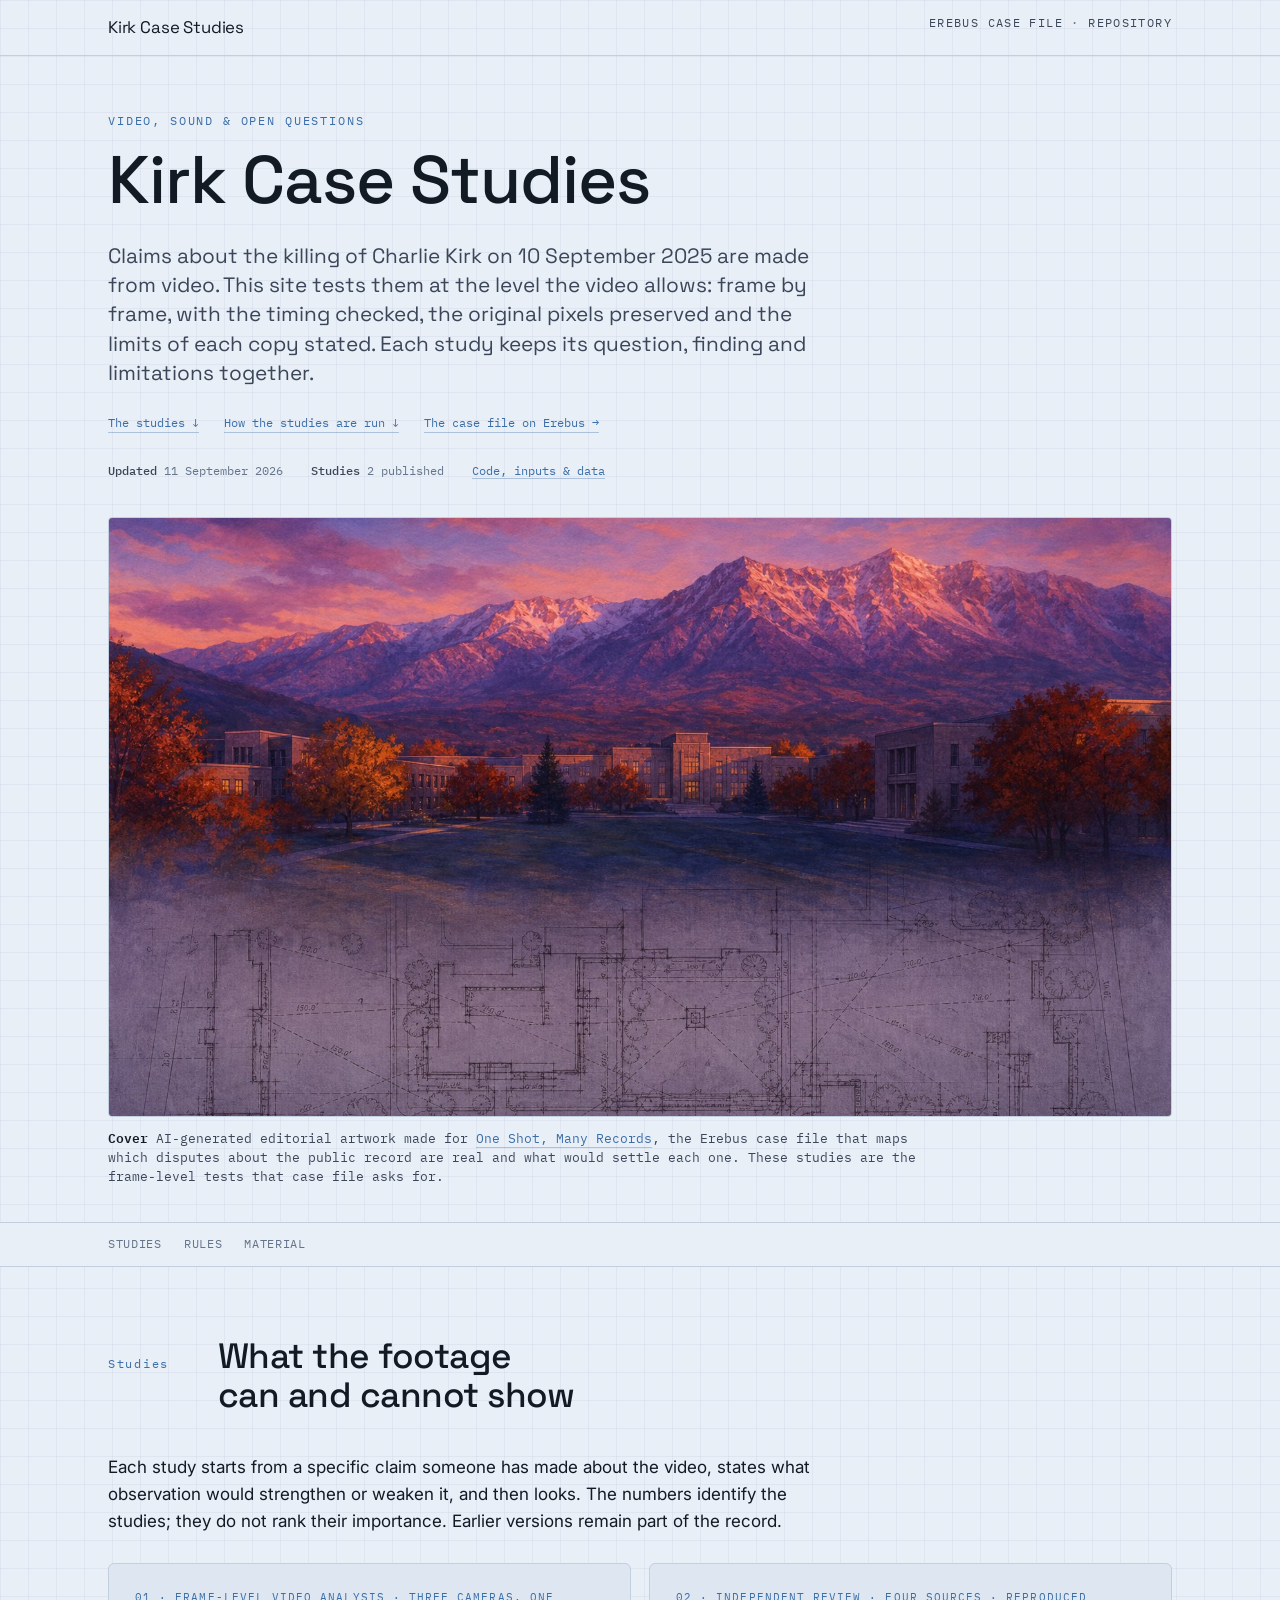
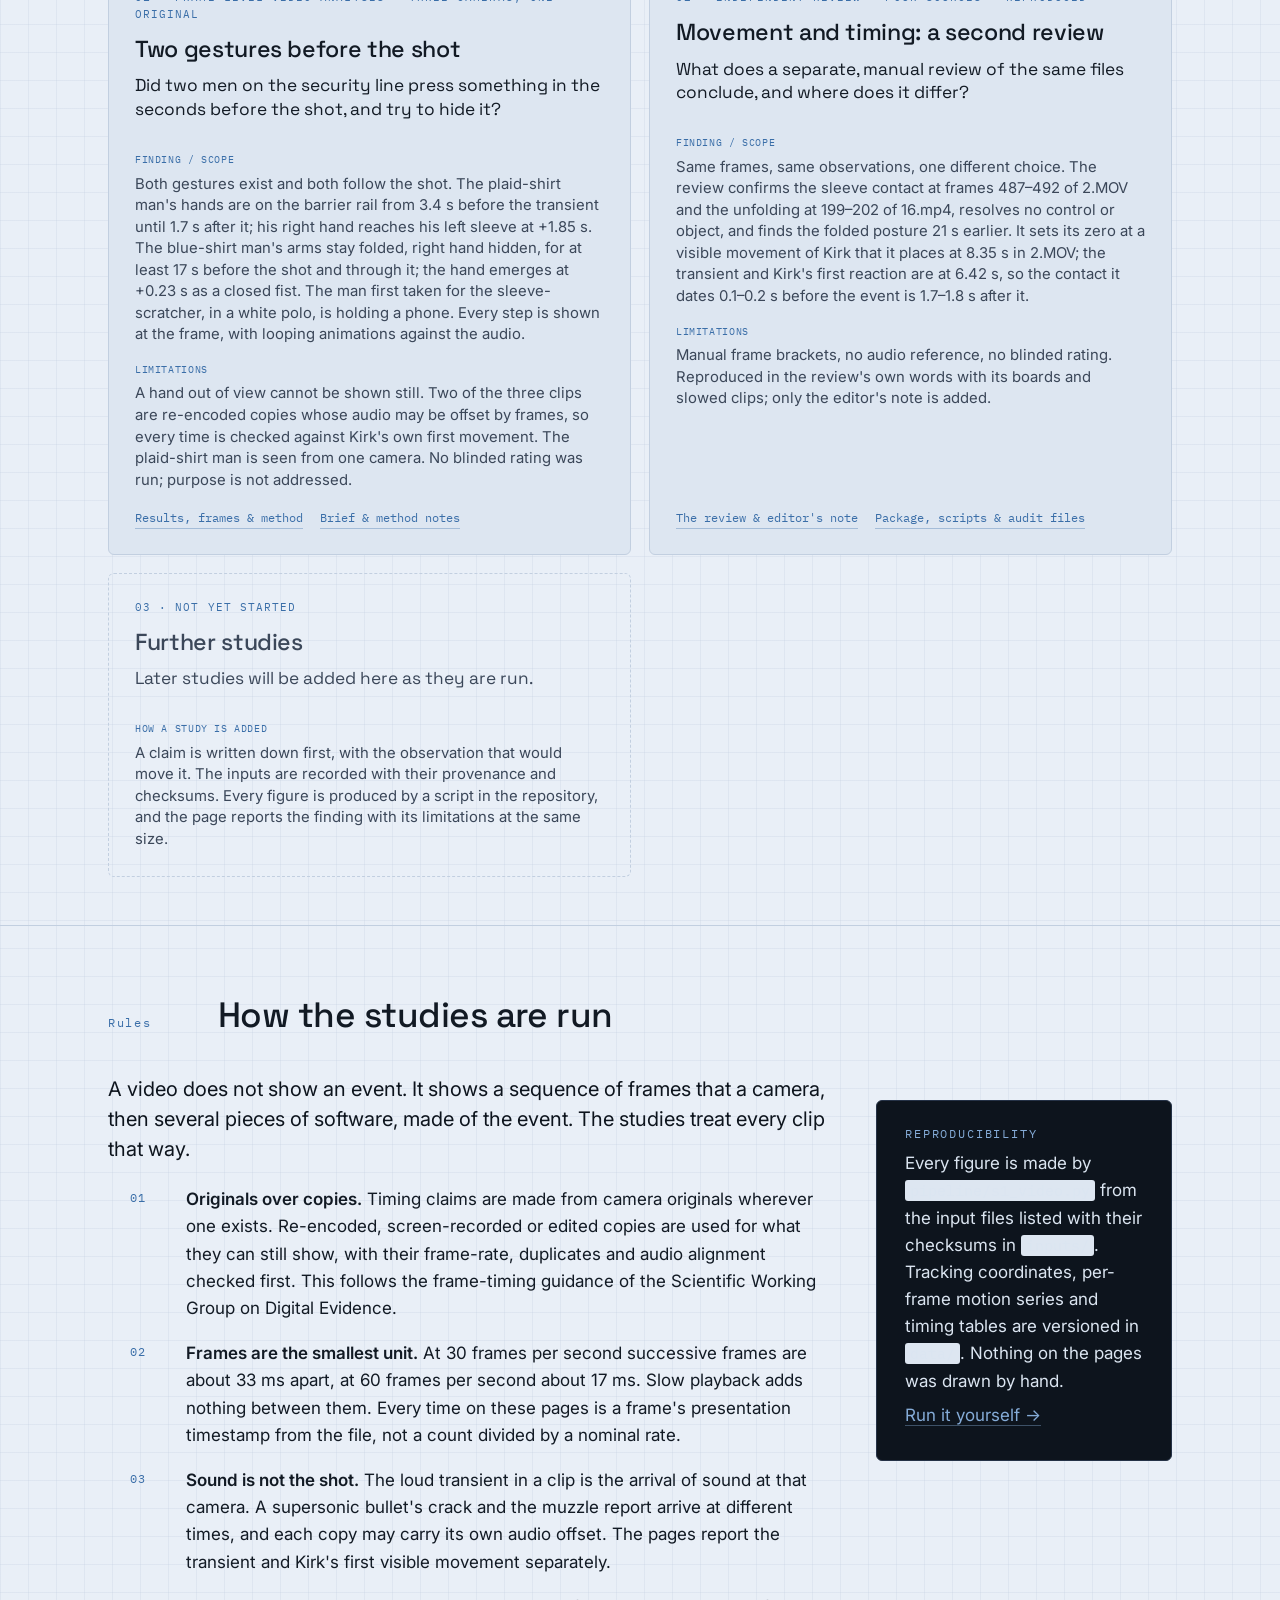
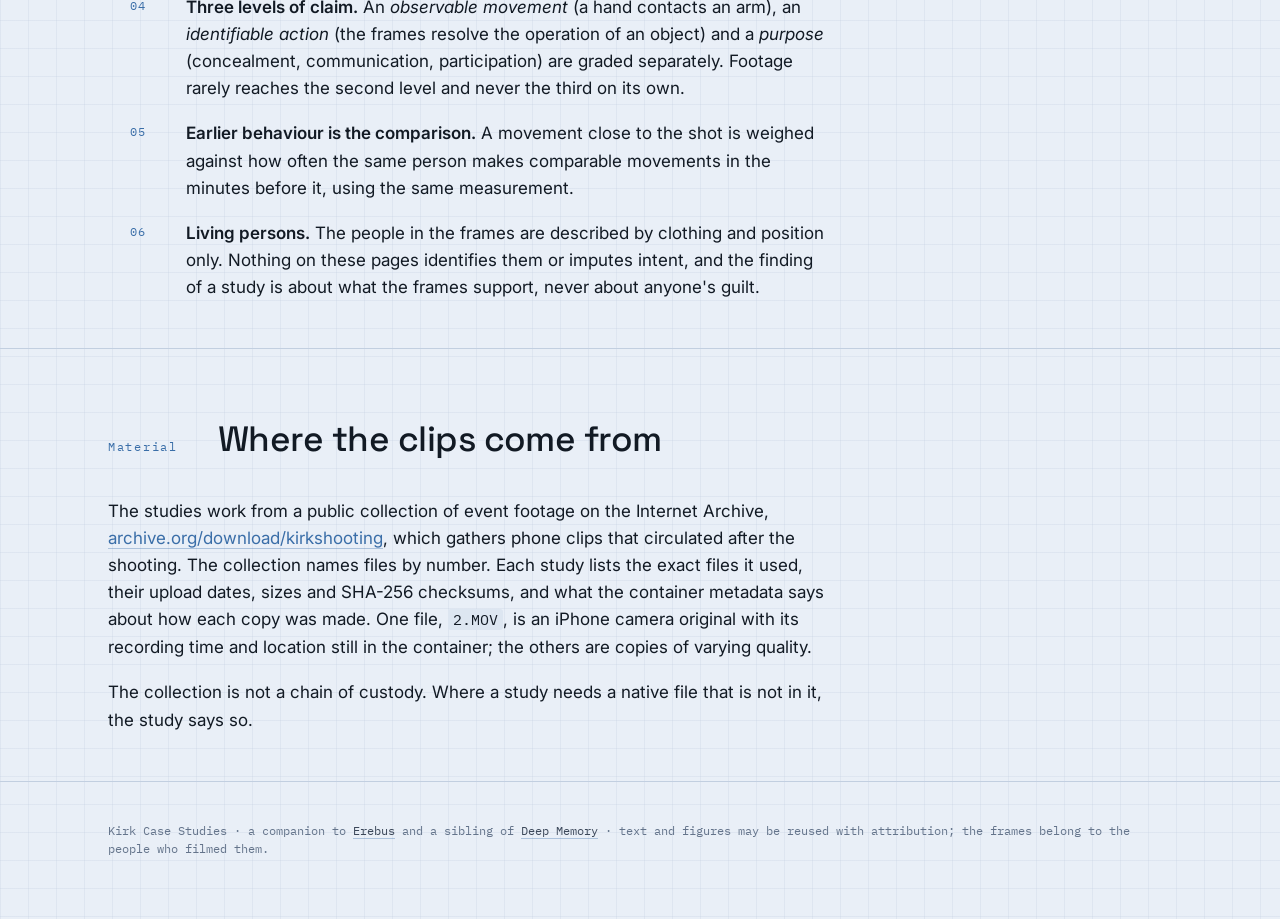
==== docs/index.html @ 4259ad57 "Kirk Case Studies: study 01 (two gestures before the shot) and study 02 (independent review reproduc" ====
<!doctype html>
<html lang="en">
<head>
<meta charset="utf-8">
<meta name="viewport" content="width=device-width, initial-scale=1">
<title>Kirk Case Studies</title>
<meta name="description" content="Frame-level tests of claims made about the killing of Charlie Kirk at Utah Valley University on 10 September 2025. Each study keeps its question, finding and limitations together and grades what the footage supports, never anyone's guilt.">
<link rel="preconnect" href="https://fonts.googleapis.com">
<link rel="preconnect" href="https://fonts.gstatic.com" crossorigin>
<link href="https://fonts.googleapis.com/css2?family=Space+Grotesk:wght@400;500;600&family=Inter:wght@400;500;600&family=IBM+Plex+Mono:wght@400;500&display=swap" rel="stylesheet">
<link rel="stylesheet" href="style.css">
<meta property="og:type" content="website">
<meta property="og:site_name" content="Kirk Case Studies">
<meta property="og:title" content="Kirk Case Studies">
<meta property="og:description" content="Frame-level tests of claims made about the killing of Charlie Kirk, with the evidence, findings and limitations of each kept in view.">
<meta property="og:url" content="https://ejhong.github.io/kirk/">
<meta property="og:image" content="https://ejhong.github.io/kirk/img/cover.jpg">
<meta property="og:image:width" content="1536">
<meta property="og:image:height" content="1024">
<meta name="twitter:card" content="summary_large_image">
</head>
<body>
<a class="skip-link" href="#main">Skip to content</a>
<div class="sitebar"><div class="wrap"><a class="brand" href="./">Kirk Case Studies</a><span><a href="https://ejhong.github.io/erebus/cases/kirk-assassination/">Erebus case file</a> · <a href="https://github.com/ejhong/kirk">Repository</a></span></div></div>
<header class="masthead"><div class="wrap">
  <div class="eyebrow">Video, sound &amp; open questions</div>
  <h1 style="margin-top:14px">Kirk Case Studies</h1>
  <p class="deck collection-deck">Claims about the killing of Charlie Kirk on 10 September 2025 are made from video. This site tests them at the level the video allows: frame by frame, with the timing checked, the original pixels preserved and the limits of each copy stated. Each study keeps its question, finding and limitations together.</p>
  <div class="reading-links"><a href="#investigations">The studies ↓</a><a href="#rules">How the studies are run ↓</a><a href="https://ejhong.github.io/erebus/cases/kirk-assassination/">The case file on Erebus →</a></div>
  <div class="meta"><span><b>Updated</b> 11 September 2026</span><span><b>Studies</b> 2 published</span><span><a href="https://github.com/ejhong/kirk">Code, inputs &amp; data</a></span></div>
  <figure class="hero-figure"><div class="frame"><img src="img/cover.jpg" alt="Gouache painting of a university campus in a broad Utah valley at dusk, autumn trees in russet and orange around low buildings, the Wasatch mountains glowing violet-rose with early snow behind; toward the bottom the painting dissolves into a faint hand-drawn plat of courtyard and building footprints in umber ink." width="1536" height="1024"></div><figcaption><b>Cover</b> AI-generated editorial artwork made for <a href="https://ejhong.github.io/erebus/cases/kirk-assassination/">One Shot, Many Records</a>, the Erebus case file that maps which disputes about the public record are real and what would settle each one. These studies are the frame-level tests that case file asks for.</figcaption></figure>
</div></header>
<nav class="toc" aria-label="On this page"><div class="wrap"><ol>
  <li><a href="#investigations">Studies</a></li><li><a href="#rules">Rules</a></li><li><a href="#material">Material</a></li>
</ol></div></nav>
<main id="main">
<section class="part" id="investigations"><div class="wrap">
  <div class="part-head"><div class="n">Studies</div><h2>What the footage can and cannot show</h2></div>
  <div class="prose"><p>Each study starts from a specific claim someone has made about the video, states what observation would strengthen or weaken it, and then looks. The numbers identify the studies; they do not rank their importance. Earlier versions remain part of the record.</p></div>
  <div class="collection-grid">
<article class="investigation" aria-labelledby="study-gestures">
  <div class="eyebrow">01 · Frame-level video analysis · three cameras, one original</div>
  <h3 id="study-gestures"><a href="s1/">Two gestures before the shot</a></h3>
  <p class="question">Did two men on the security line press something in the seconds before the shot, and try to hide it?</p>
  <dl><dt>Finding / scope</dt><dd>Both gestures exist and both follow the shot. The plaid-shirt man&#x27;s hands are on the barrier rail from 3.4 s before the transient until 1.7 s after it; his right hand reaches his left sleeve at +1.85 s. The blue-shirt man&#x27;s arms stay folded, right hand hidden, for at least 17 s before the shot and through it; the hand emerges at +0.23 s as a closed fist. The man first taken for the sleeve-scratcher, in a white polo, is holding a phone. Every step is shown at the frame, with looping animations against the audio.</dd><dt>Limitations</dt><dd>A hand out of view cannot be shown still. Two of the three clips are re-encoded copies whose audio may be offset by frames, so every time is checked against Kirk&#x27;s own first movement. The plaid-shirt man is seen from one camera. No blinded rating was run; purpose is not addressed.</dd></dl>
  <div class="versions"><a href="s1/">Results, frames &amp; method</a> <a href="https://github.com/ejhong/kirk/tree/main/research/s1">Brief &amp; method notes</a></div>
</article>
<article class="investigation" aria-labelledby="study-second">
  <div class="eyebrow">02 · Independent review · four sources · reproduced</div>
  <h3 id="study-second"><a href="s2/">Movement and timing: a second review</a></h3>
  <p class="question">What does a separate, manual review of the same files conclude, and where does it differ?</p>
  <dl><dt>Finding / scope</dt><dd>Same frames, same observations, one different choice. The review confirms the sleeve contact at frames 487–492 of 2.MOV and the unfolding at 199–202 of 16.mp4, resolves no control or object, and finds the folded posture 21 s earlier. It sets its zero at a visible movement of Kirk that it places at 8.35 s in 2.MOV; the transient and Kirk&#x27;s first reaction are at 6.42 s, so the contact it dates 0.1–0.2 s before the event is 1.7–1.8 s after it.</dd><dt>Limitations</dt><dd>Manual frame brackets, no audio reference, no blinded rating. Reproduced in the review&#x27;s own words with its boards and slowed clips; only the editor&#x27;s note is added.</dd></dl>
  <div class="versions"><a href="s2/">The review &amp; editor&#x27;s note</a> <a href="https://github.com/ejhong/kirk/tree/main/research/s2/astra-package">Package, scripts &amp; audit files</a></div>
</article>
<article class="investigation planned" aria-labelledby="study-next">
  <div class="eyebrow">03 · Not yet started</div>
  <h3 id="study-next">Further studies</h3>
  <p class="question">Later studies will be added here as they are run.</p>
  <dl><dt>How a study is added</dt><dd>A claim is written down first, with the observation that would move it. The inputs are recorded with their provenance and checksums. Every figure is produced by a script in the repository, and the page reports the finding with its limitations at the same size.</dd></dl>
</article>
  </div>
</div></section>

<section class="part" id="rules"><div class="wrap">
  <div class="part-head"><div class="n">Rules</div><h2>How the studies are run</h2></div>
  <div class="two">
  <div class="prose">
    <p class="lede">A video does not show an event. It shows a sequence of frames that a camera, then several pieces of software, made of the event. The studies treat every clip that way.</p>
    <ol class="steps">
      <li><b>Originals over copies.</b> Timing claims are made from camera originals wherever one exists. Re-encoded, screen-recorded or edited copies are used for what they can still show, with their frame-rate, duplicates and audio alignment checked first. This follows the frame-timing guidance of the Scientific Working Group on Digital Evidence.</li>
      <li><b>Frames are the smallest unit.</b> At 30 frames per second successive frames are about 33 ms apart, at 60 frames per second about 17 ms. Slow playback adds nothing between them. Every time on these pages is a frame&#x27;s presentation timestamp from the file, not a count divided by a nominal rate.</li>
      <li><b>Sound is not the shot.</b> The loud transient in a clip is the arrival of sound at that camera. A supersonic bullet&#x27;s crack and the muzzle report arrive at different times, and each copy may carry its own audio offset. The pages report the transient and Kirk&#x27;s first visible movement separately.</li>
      <li><b>Three levels of claim.</b> An <em>observable movement</em> (a hand contacts an arm), an <em>identifiable action</em> (the frames resolve the operation of an object) and a <em>purpose</em> (concealment, communication, participation) are graded separately. Footage rarely reaches the second level and never the third on its own.</li>
      <li><b>Earlier behaviour is the comparison.</b> A movement close to the shot is weighed against how often the same person makes comparable movements in the minutes before it, using the same measurement.</li>
      <li><b>Living persons.</b> The people in the frames are described by clothing and position only. Nothing on these pages identifies them or imputes intent, and the finding of a study is about what the frames support, never about anyone&#x27;s guilt.</li>
    </ol>
  </div>
  <aside>
    <div class="dossier">
      <div class="eyebrow">Reproducibility</div>
      <p>Every figure is made by <code>pipeline/s1_video.py</code> from the input files listed with their checksums in <code>inputs/</code>. Tracking coordinates, per-frame motion series and timing tables are versioned in <code>data/</code>. Nothing on the pages was drawn by hand.</p>
      <p><a href="https://github.com/ejhong/kirk#readme">Run it yourself →</a></p>
    </div>
  </aside>
  </div>
</div></section>

<section class="part" id="material"><div class="wrap">
  <div class="part-head"><div class="n">Material</div><h2>Where the clips come from</h2></div>
  <div class="prose">
    <p>The studies work from a public collection of event footage on the Internet Archive, <a href="https://archive.org/download/kirkshooting">archive.org/download/kirkshooting</a>, which gathers phone clips that circulated after the shooting. The collection names files by number. Each study lists the exact files it used, their upload dates, sizes and SHA-256 checksums, and what the container metadata says about how each copy was made. One file, <code>2.MOV</code>, is an iPhone camera original with its recording time and location still in the container; the others are copies of varying quality.</p>
    <p>The collection is not a chain of custody. Where a study needs a native file that is not in it, the study says so.</p>
  </div>
</div></section>
</main>
<footer><div class="wrap">Kirk Case Studies · a companion to <a href="https://ejhong.github.io/erebus/">Erebus</a> and a sibling of <a href="https://ejhong.github.io/birdmen/">Deep Memory</a> · text and figures may be reused with attribution; the frames belong to the people who filmed them.</div></footer>
</body>
</html>
---- docs/style.css ----
:root {
  /* Erebus cool palette (blue porcelain paper, instrument-panel dark) */
  --paper: #e9eff7;
  --paper-2: #dde6f1;
  --paper-3: #d2dcea;
  --rule: #c2cfe0;
  --ink: #121a24;
  --ink-2: #0d141d;
  --ink-soft: #3b4759;
  --faint: #64748b;
  --copper: #3a6ea8;
  --copper-soft: #85acd8;
  --rust: #5c64a0;
  --moss: #3e7d8a;
  --slate: #5d6672;
  --gold: #43757d;
  --dossier: #0d141d;
  --dossier-soft: #141d2a;
  --dossier-line: #253247;
  --dossier-text: #dbe5f1;
  --dossier-faint: #8093ab;
  --display: "Space Grotesk", "Avenir Next", "Helvetica Neue", sans-serif;
  --sans: "Inter", system-ui, -apple-system, "Segoe UI", sans-serif;
  --mono: "IBM Plex Mono", ui-monospace, "SF Mono", Menlo, monospace;
}
* { box-sizing: border-box; }
html { scroll-behavior: smooth; }
body {
  margin: 0; color: var(--ink);
  background-color: var(--paper);
  background-image:
    linear-gradient(to right, rgb(194 207 224 / 0.28) 1px, transparent 1px),
    linear-gradient(to bottom, rgb(194 207 224 / 0.28) 1px, transparent 1px);
  background-size: 28px 28px;
  font-family: var(--sans); font-size: 17px; line-height: 1.6;
  -webkit-font-smoothing: antialiased;
}
a { color: var(--copper); text-decoration: none; border-bottom: 1px solid rgba(58, 110, 168, .35); }
a:hover { border-bottom-color: var(--copper); }
img { max-width: 100%; height: auto; display: block; }
.wrap { max-width: 1120px; margin: 0 auto; padding: 0 28px; }
.prose { max-width: 720px; }
.prose p { margin: 0 0 1.1em; }
.prose p.lede { font-size: 1.18em; line-height: 1.5; color: var(--ink-2); }
.prose ul, .prose ol { padding-left: 1.3em; margin: 0 0 1.1em; }
.prose li { margin: .3em 0; }
h1, h2, h3 { font-family: var(--display); font-weight: 500; letter-spacing: -.015em; line-height: 1.1; margin: 0; }
h1 { font-size: clamp(2.4rem, 5.6vw, 4.2rem); max-width: 18ch; text-wrap: balance; }
h2 { font-size: clamp(1.6rem, 3vw, 2.2rem); margin: .3em 0 .6em; max-width: 26ch; text-wrap: balance; }
h3 { font-size: 1.2rem; margin: 1.6em 0 .5em; }
.mono, .eyebrow, .cap, figcaption, .num, .tag, table, .btn, .kicker { font-family: var(--mono); }
.eyebrow { font-size: .72rem; letter-spacing: .16em; text-transform: uppercase; color: var(--copper); }
.kicker { font-size: .78rem; color: var(--faint); letter-spacing: .04em; }
figcaption, .cap { font-size: .8rem; line-height: 1.5; color: var(--ink-soft); }
figcaption b, .cap b { color: var(--ink); font-weight: 600; }
.skip-link { position: absolute; left: 20px; top: -80px; z-index: 20; padding: 10px 16px; background: var(--paper); }
.skip-link:focus { top: 10px; }

/* header */
.sitebar { border-bottom: 1px solid var(--rule); font-family: var(--mono); font-size: .72rem; letter-spacing: .12em; text-transform: uppercase; color: var(--faint); }
.sitebar .wrap { display: flex; justify-content: space-between; gap: 20px; padding-top: 14px; padding-bottom: 14px; flex-wrap: wrap; }
.sitebar a { border: 0; color: var(--ink-soft); }
.sitebar a:hover { color: var(--copper); }
.sitebar .brand { font-family: var(--display); text-transform: none; letter-spacing: -.01em; font-size: 1.05rem; color: var(--ink); }
.masthead { padding: 56px 0 36px; border-bottom: 1px solid var(--rule); }
.masthead .deck { font-family: var(--display); font-size: 1.3rem; line-height: 1.4; max-width: 52ch; margin: 24px 0 0; color: var(--ink-soft); text-wrap: pretty; }
.masthead .meta { margin-top: 28px; display: flex; flex-wrap: wrap; gap: 8px 28px; font-family: var(--mono); font-size: .78rem; color: var(--faint); }
.masthead .meta b { color: var(--ink-soft); font-weight: 500; }
.reading-links { display: flex; flex-wrap: wrap; gap: 10px 25px; font-family: var(--mono); font-size: .76rem; margin-top: 25px; }
.hero-figure { margin: 36px 0 0; }
.hero-figure .frame { padding: 0; overflow: hidden; background: var(--dossier); }
.hero-figure img { width: 100%; aspect-ratio: 16 / 9; object-fit: cover; }
nav.toc { position: sticky; top: 0; z-index: 5; background: rgba(233, 239, 247, .92); backdrop-filter: blur(8px); border-bottom: 1px solid var(--rule); }
nav.toc ol { list-style: none; margin: 0; padding: 0; display: flex; gap: 22px; overflow-x: auto; font-family: var(--mono); font-size: .72rem; letter-spacing: .06em; text-transform: uppercase; }
nav.toc li { padding: 12px 0; white-space: nowrap; }
nav.toc a { color: var(--faint); border: 0; }
nav.toc a:hover { color: var(--copper); }

/* sections */
section.part { padding: 60px 0 28px; border-bottom: 1px solid var(--rule); }
.part-head { display: grid; grid-template-columns: 90px 1fr; gap: 20px; align-items: baseline; margin-bottom: 18px; }
.part-head .n { font-family: var(--mono); font-size: .78rem; color: var(--copper); letter-spacing: .14em; }
.two { display: grid; grid-template-columns: minmax(0, 720px) minmax(0, 1fr); gap: 48px; align-items: start; }
@media (max-width: 900px) { .two { grid-template-columns: 1fr; } .part-head { grid-template-columns: 1fr; gap: 6px; } }

/* callouts */
.verdict, .theory-box { background: var(--paper-2); border: 1px solid var(--rule); border-radius: 6px; padding: 24px 28px; margin: 26px 0; }
.verdict .eyebrow { margin-bottom: 8px; }
.verdict p { margin: .4em 0; font-size: 1.04rem; }
.verdict ol, .verdict ul { margin: .6em 0 0 1.2em; padding: 0; }
.verdict li { margin: .35em 0; }
.dossier { background: var(--dossier); color: var(--dossier-text); border: 1px solid var(--dossier-line); border-radius: 6px; padding: 24px 28px; margin: 26px 0; }
.dossier .eyebrow { color: var(--copper-soft); }
.dossier a { color: var(--copper-soft); border-bottom-color: rgba(133, 172, 216, .4); }
.dossier p { margin: .4em 0; }
.dossier b { color: #fff; font-weight: 600; }
.stats { display: grid; grid-template-columns: repeat(3, 1fr); gap: 14px; margin: 24px 0; }
@media (max-width: 700px) { .stats { grid-template-columns: 1fr; } }
.stat { background: var(--paper-2); border: 1px solid var(--rule); border-radius: 6px; padding: 16px 18px; }
.stat .num { font-size: 1.7rem; color: var(--ink-2); line-height: 1.1; }
.stat .num small { font-size: .95rem; color: var(--faint); }
.stat .lbl { font-family: var(--mono); font-size: .72rem; color: var(--faint); margin-top: 8px; line-height: 1.45; letter-spacing: .02em; }
.note { border-left: 3px solid var(--copper-soft); padding: 4px 0 4px 18px; color: var(--ink-soft); margin: 22px 0; }
.note.warn { border-left-color: var(--rust); }
.note p { margin: 0 0 .6em; }

/* figures */
figure { margin: 30px 0 38px; }
figure > figcaption { margin-top: 12px; max-width: 820px; }
.frame { background: #fff; border: 1px solid var(--rule); border-radius: 4px; padding: 10px; overflow-x: auto; }
.frame.dark { background: var(--dossier); border-color: var(--dossier-line); }
.frame.plain { background: transparent; border: 0; padding: 0; }
.strip .frame { padding: 6px; }
.strip img { width: 100%; }
.gal { display: grid; grid-template-columns: repeat(auto-fit, minmax(240px, 1fr)); gap: 14px; margin: 26px 0 16px; }
.gal figure { margin: 0; background: #fff; border: 1px solid var(--rule); border-radius: 6px; padding: 8px; min-width: 0; }
.gal .ph { display: flex; align-items: center; justify-content: center; overflow: hidden; background: var(--dossier); border-radius: 3px; }
.gal .ph img { width: 100%; object-fit: contain; }
.gal figcaption { margin-top: 0; padding: 10px 3px 3px; font-size: .74rem; }
.gal figcaption b { display: block; margin-bottom: 4px; }
.gal .when { color: var(--copper); }

/* tables */
table { border-collapse: collapse; width: 100%; font-size: .78rem; margin: 18px 0 26px; background: #fff; border: 1px solid var(--rule); }
th, td { text-align: left; padding: 8px 10px; border-bottom: 1px solid var(--rule); vertical-align: top; }
th { background: var(--paper-2); font-weight: 500; color: var(--ink-soft); letter-spacing: .04em; text-transform: uppercase; font-size: .68rem; }
td.num, th.num { text-align: right; font-variant-numeric: tabular-nums; }
.table-wrap { overflow-x: auto; }
.tag { display: inline-block; font-size: .64rem; letter-spacing: .06em; text-transform: uppercase; padding: 2px 7px; border-radius: 3px; border: 1px solid var(--rule); color: var(--faint); }
.tag.supported { border-color: var(--moss); color: var(--moss); }
.tag.unsupported { border-color: var(--rust); color: var(--rust); }
.tag.open { border-color: var(--copper); color: var(--copper); }

/* collection */
.collection-deck { max-width: 54ch !important; }
.collection-grid { display: grid; grid-template-columns: repeat(2, minmax(0, 1fr)); gap: 18px; margin: 28px 0 20px; }
@media (max-width: 760px) { .collection-grid { grid-template-columns: 1fr; } }
.investigation { background: var(--paper-2); border: 1px solid var(--rule); border-radius: 6px; padding: 25px 26px; display: flex; flex-direction: column; min-width: 0; }
.investigation.planned { background: transparent; border-style: dashed; color: var(--ink-soft); }
.investigation .eyebrow { font-size: .66rem; letter-spacing: .1em; margin-bottom: 14px; }
.investigation h3 { margin: 0 0 12px; font-size: 1.45rem; }
.investigation h3 a { color: var(--ink); border: 0; }
.investigation h3 a:hover { color: var(--copper); }
.investigation .question { font-family: var(--display); font-size: 1.08rem; line-height: 1.35; margin: 0 0 15px; }
.investigation dl { margin: 0; }
.investigation dt { font-family: var(--mono); text-transform: uppercase; letter-spacing: .06em; font-size: .64rem; color: var(--copper); margin: 16px 0 5px; }
.investigation dd { margin: 0; font-size: .93rem; line-height: 1.45; color: var(--ink-soft); }
.investigation .versions { padding-top: 18px; margin-top: auto; display: flex; flex-wrap: wrap; gap: 7px 17px; font-family: var(--mono); font-size: .72rem; }

/* steps & ledger */
.steps { counter-reset: step; list-style: none; padding: 0; margin: 20px 0; }
.steps li { position: relative; padding-left: 56px; margin: 0 0 18px; }
.steps li::before { counter-increment: step; content: counter(step, decimal-leading-zero); position: absolute; left: 0; top: .15em; font-family: var(--mono); font-size: .78rem; color: var(--copper); letter-spacing: .1em; }
.steps li b { font-weight: 600; }
.ledger { display: grid; grid-template-columns: 1fr; gap: 12px; margin: 22px 0; }
.ledger .row { display: grid; grid-template-columns: 150px 1fr; gap: 16px; background: #fff; border: 1px solid var(--rule); border-radius: 6px; padding: 14px 16px; font-size: .95rem; }
.ledger .row .k { font-family: var(--mono); font-size: .7rem; letter-spacing: .08em; text-transform: uppercase; color: var(--copper); padding-top: .25em; }
@media (max-width: 600px) { .ledger .row { grid-template-columns: 1fr; gap: 6px; } }
pre { font-family: var(--mono); font-size: .76rem; line-height: 1.55; background: var(--dossier); color: var(--dossier-text); border-radius: 6px; padding: 16px 18px; overflow-x: auto; }
code { font-family: var(--mono); font-size: .86em; background: var(--paper-2); padding: 1px 5px; border-radius: 3px; }
pre code { background: transparent; padding: 0; }
footer { padding: 40px 0 60px; font-family: var(--mono); font-size: .74rem; color: var(--faint); }
footer a { color: var(--ink-soft); }
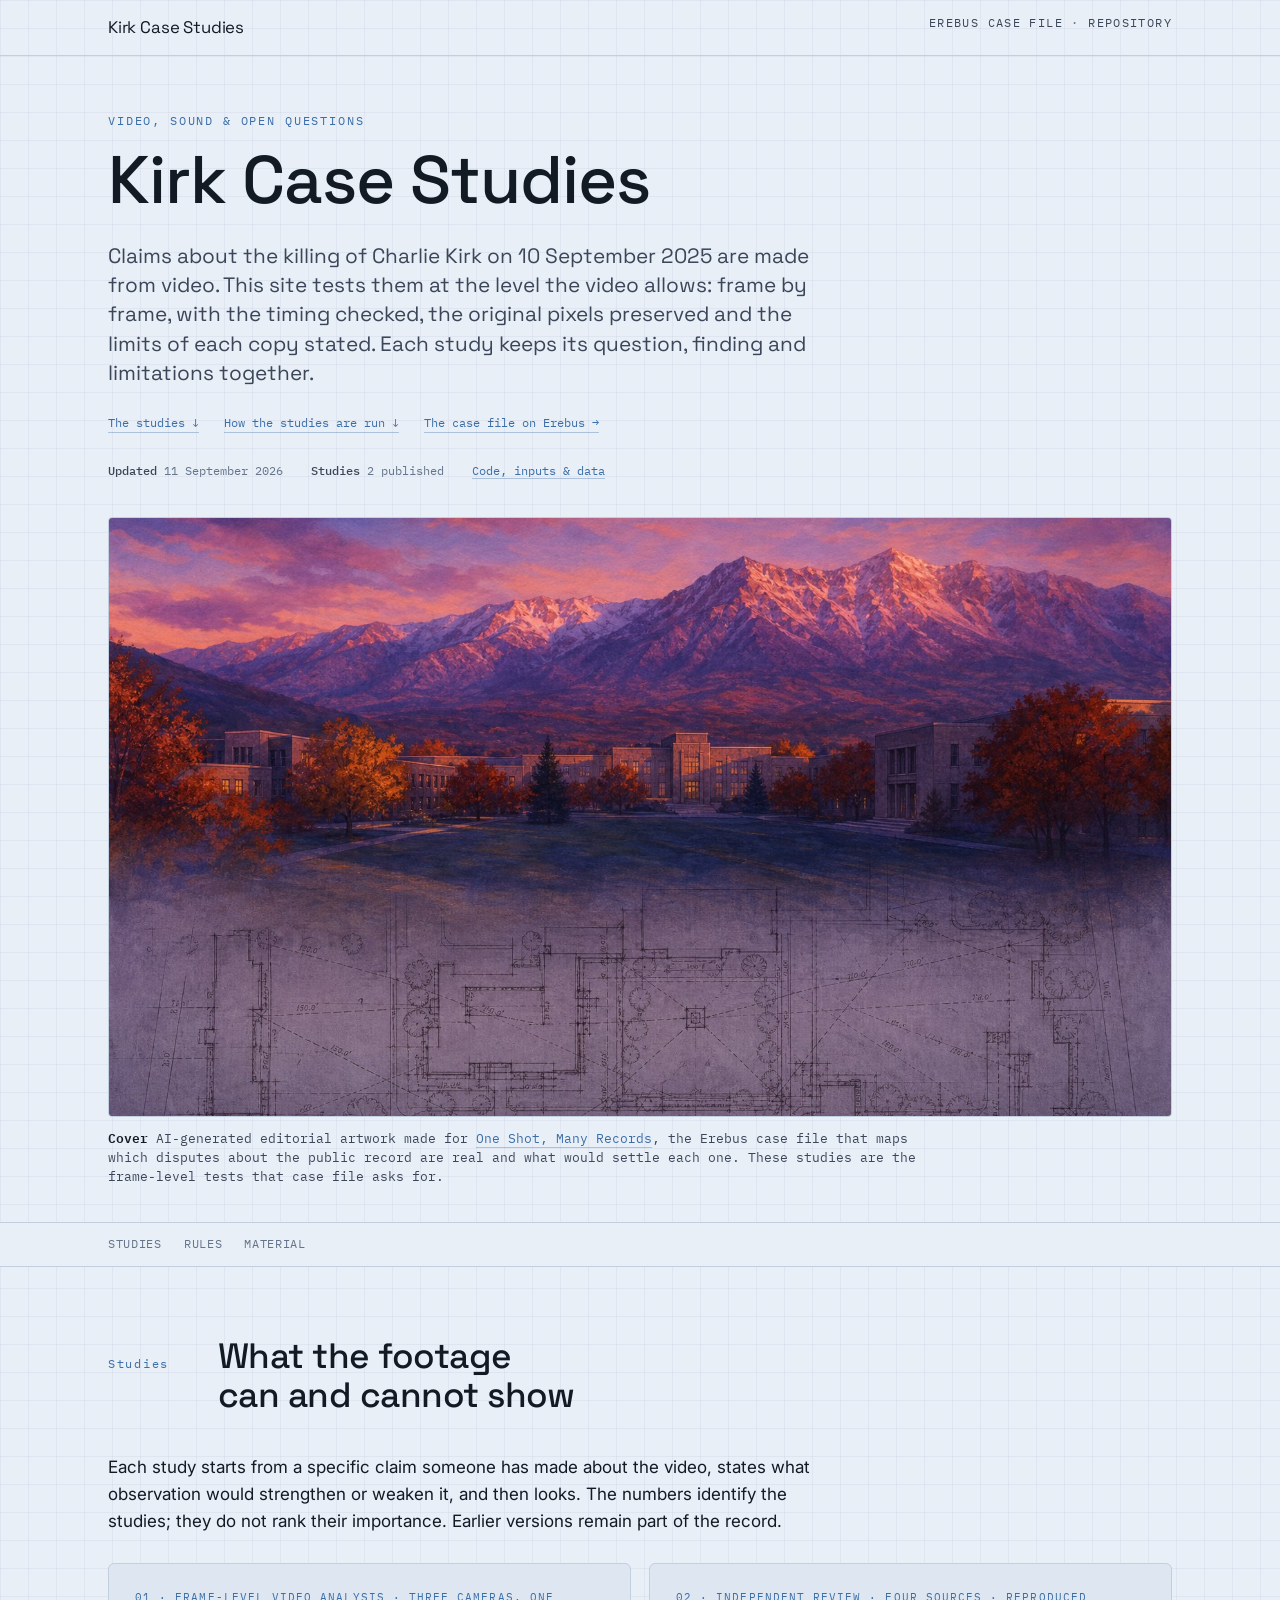
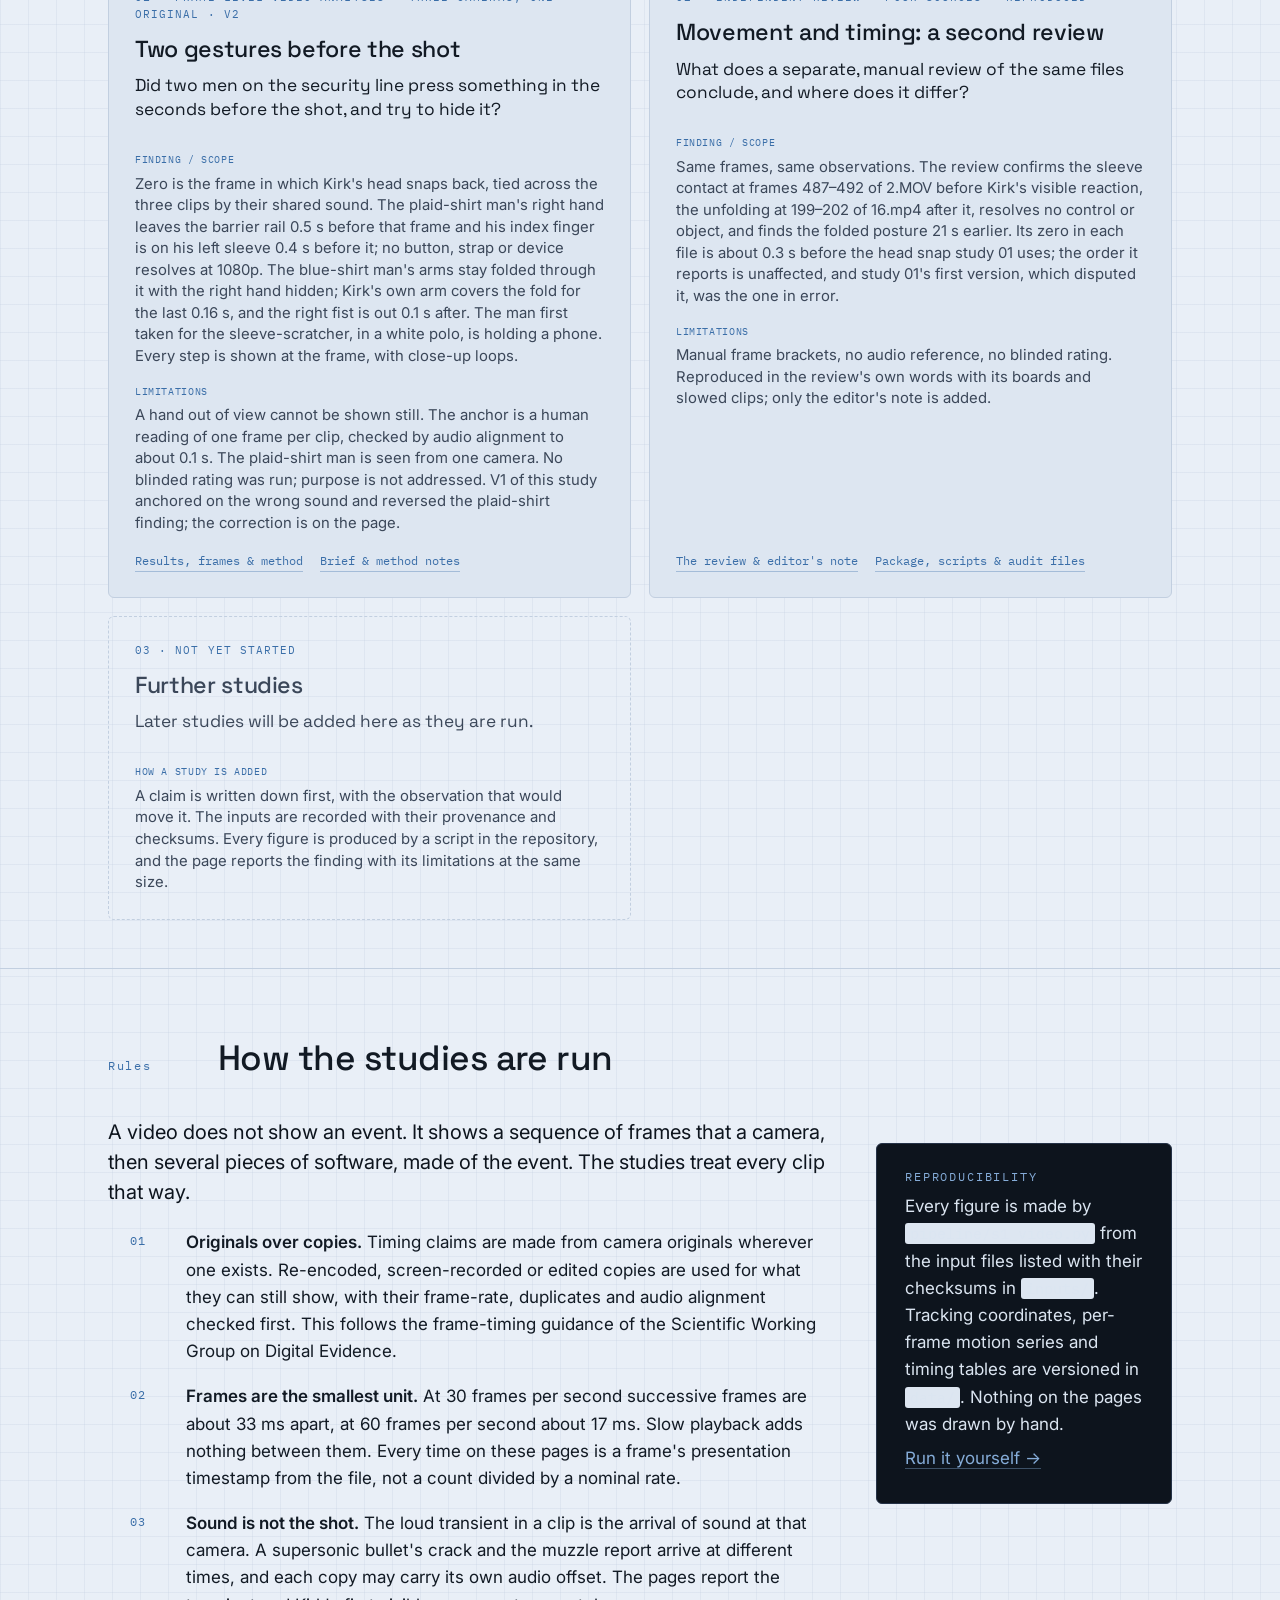
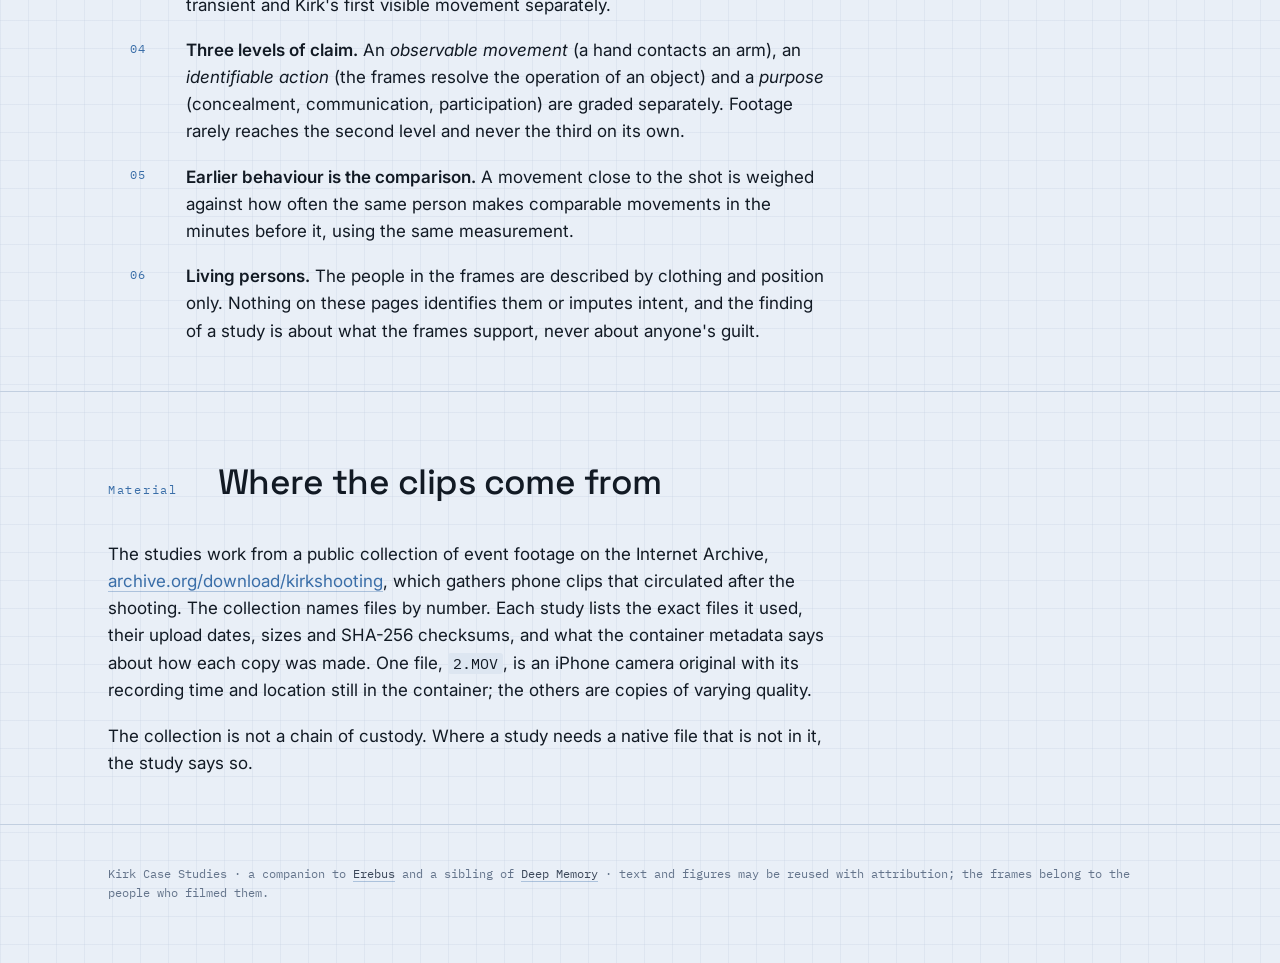
==== commit 3f1c5b0b: "Study 01 V2: anchor on Kirk's visible movement, not the loudest sound; plaid-shirt finding reversed " ====
--- a/docs/index.html
+++ b/docs/index.html
@@ -39,17 +39,17 @@
   <div class="prose"><p>Each study starts from a specific claim someone has made about the video, states what observation would strengthen or weaken it, and then looks. The numbers identify the studies; they do not rank their importance. Earlier versions remain part of the record.</p></div>
   <div class="collection-grid">
 <article class="investigation" aria-labelledby="study-gestures">
-  <div class="eyebrow">01 · Frame-level video analysis · three cameras, one original</div>
+  <div class="eyebrow">01 · Frame-level video analysis · three cameras, one original · V2</div>
   <h3 id="study-gestures"><a href="s1/">Two gestures before the shot</a></h3>
   <p class="question">Did two men on the security line press something in the seconds before the shot, and try to hide it?</p>
-  <dl><dt>Finding / scope</dt><dd>Both gestures exist and both follow the shot. The plaid-shirt man&#x27;s hands are on the barrier rail from 3.4 s before the transient until 1.7 s after it; his right hand reaches his left sleeve at +1.85 s. The blue-shirt man&#x27;s arms stay folded, right hand hidden, for at least 17 s before the shot and through it; the hand emerges at +0.23 s as a closed fist. The man first taken for the sleeve-scratcher, in a white polo, is holding a phone. Every step is shown at the frame, with looping animations against the audio.</dd><dt>Limitations</dt><dd>A hand out of view cannot be shown still. Two of the three clips are re-encoded copies whose audio may be offset by frames, so every time is checked against Kirk&#x27;s own first movement. The plaid-shirt man is seen from one camera. No blinded rating was run; purpose is not addressed.</dd></dl>
+  <dl><dt>Finding / scope</dt><dd>Zero is the frame in which Kirk&#x27;s head snaps back, tied across the three clips by their shared sound. The plaid-shirt man&#x27;s right hand leaves the barrier rail 0.5 s before that frame and his index finger is on his left sleeve 0.4 s before it; no button, strap or device resolves at 1080p. The blue-shirt man&#x27;s arms stay folded through it with the right hand hidden; Kirk&#x27;s own arm covers the fold for the last 0.16 s, and the right fist is out 0.1 s after. The man first taken for the sleeve-scratcher, in a white polo, is holding a phone. Every step is shown at the frame, with close-up loops.</dd><dt>Limitations</dt><dd>A hand out of view cannot be shown still. The anchor is a human reading of one frame per clip, checked by audio alignment to about 0.1 s. The plaid-shirt man is seen from one camera. No blinded rating was run; purpose is not addressed. V1 of this study anchored on the wrong sound and reversed the plaid-shirt finding; the correction is on the page.</dd></dl>
   <div class="versions"><a href="s1/">Results, frames &amp; method</a> <a href="https://github.com/ejhong/kirk/tree/main/research/s1">Brief &amp; method notes</a></div>
 </article>
 <article class="investigation" aria-labelledby="study-second">
   <div class="eyebrow">02 · Independent review · four sources · reproduced</div>
   <h3 id="study-second"><a href="s2/">Movement and timing: a second review</a></h3>
   <p class="question">What does a separate, manual review of the same files conclude, and where does it differ?</p>
-  <dl><dt>Finding / scope</dt><dd>Same frames, same observations, one different choice. The review confirms the sleeve contact at frames 487–492 of 2.MOV and the unfolding at 199–202 of 16.mp4, resolves no control or object, and finds the folded posture 21 s earlier. It sets its zero at a visible movement of Kirk that it places at 8.35 s in 2.MOV; the transient and Kirk&#x27;s first reaction are at 6.42 s, so the contact it dates 0.1–0.2 s before the event is 1.7–1.8 s after it.</dd><dt>Limitations</dt><dd>Manual frame brackets, no audio reference, no blinded rating. Reproduced in the review&#x27;s own words with its boards and slowed clips; only the editor&#x27;s note is added.</dd></dl>
+  <dl><dt>Finding / scope</dt><dd>Same frames, same observations. The review confirms the sleeve contact at frames 487–492 of 2.MOV before Kirk&#x27;s visible reaction, the unfolding at 199–202 of 16.mp4 after it, resolves no control or object, and finds the folded posture 21 s earlier. Its zero in each file is about 0.3 s before the head snap study 01 uses; the order it reports is unaffected, and study 01&#x27;s first version, which disputed it, was the one in error.</dd><dt>Limitations</dt><dd>Manual frame brackets, no audio reference, no blinded rating. Reproduced in the review&#x27;s own words with its boards and slowed clips; only the editor&#x27;s note is added.</dd></dl>
   <div class="versions"><a href="s2/">The review &amp; editor&#x27;s note</a> <a href="https://github.com/ejhong/kirk/tree/main/research/s2/astra-package">Package, scripts &amp; audit files</a></div>
 </article>
 <article class="investigation planned" aria-labelledby="study-next">
--- a/docs/style.css
+++ b/docs/style.css
@@ -112,6 +112,14 @@
 .frame.plain { background: transparent; border: 0; padding: 0; }
 .strip .frame { padding: 6px; }
 .strip img { width: 100%; }
+/* film strips: one row of frames at readable size, scrolled sideways */
+.film .frame { padding: 6px; overflow-x: auto; overscroll-behavior-x: contain; }
+.film .frame img { width: auto; max-width: none; height: 300px; display: block; }
+.film .frame.tall img { height: 420px; }
+.film .frame.short img { height: 220px; }
+.film figcaption::before { content: "scroll sideways \2192  "; color: var(--copper); font-family: var(--mono); font-size: .7rem; letter-spacing: .08em; text-transform: uppercase; }
+.anim .frame { padding: 6px; }
+.anim video { width: 100%; max-width: 720px; display: block; margin: 0 auto; }
 .gal { display: grid; grid-template-columns: repeat(auto-fit, minmax(240px, 1fr)); gap: 14px; margin: 26px 0 16px; }
 .gal figure { margin: 0; background: #fff; border: 1px solid var(--rule); border-radius: 6px; padding: 8px; min-width: 0; }
 .gal .ph { display: flex; align-items: center; justify-content: center; overflow: hidden; background: var(--dossier); border-radius: 3px; }
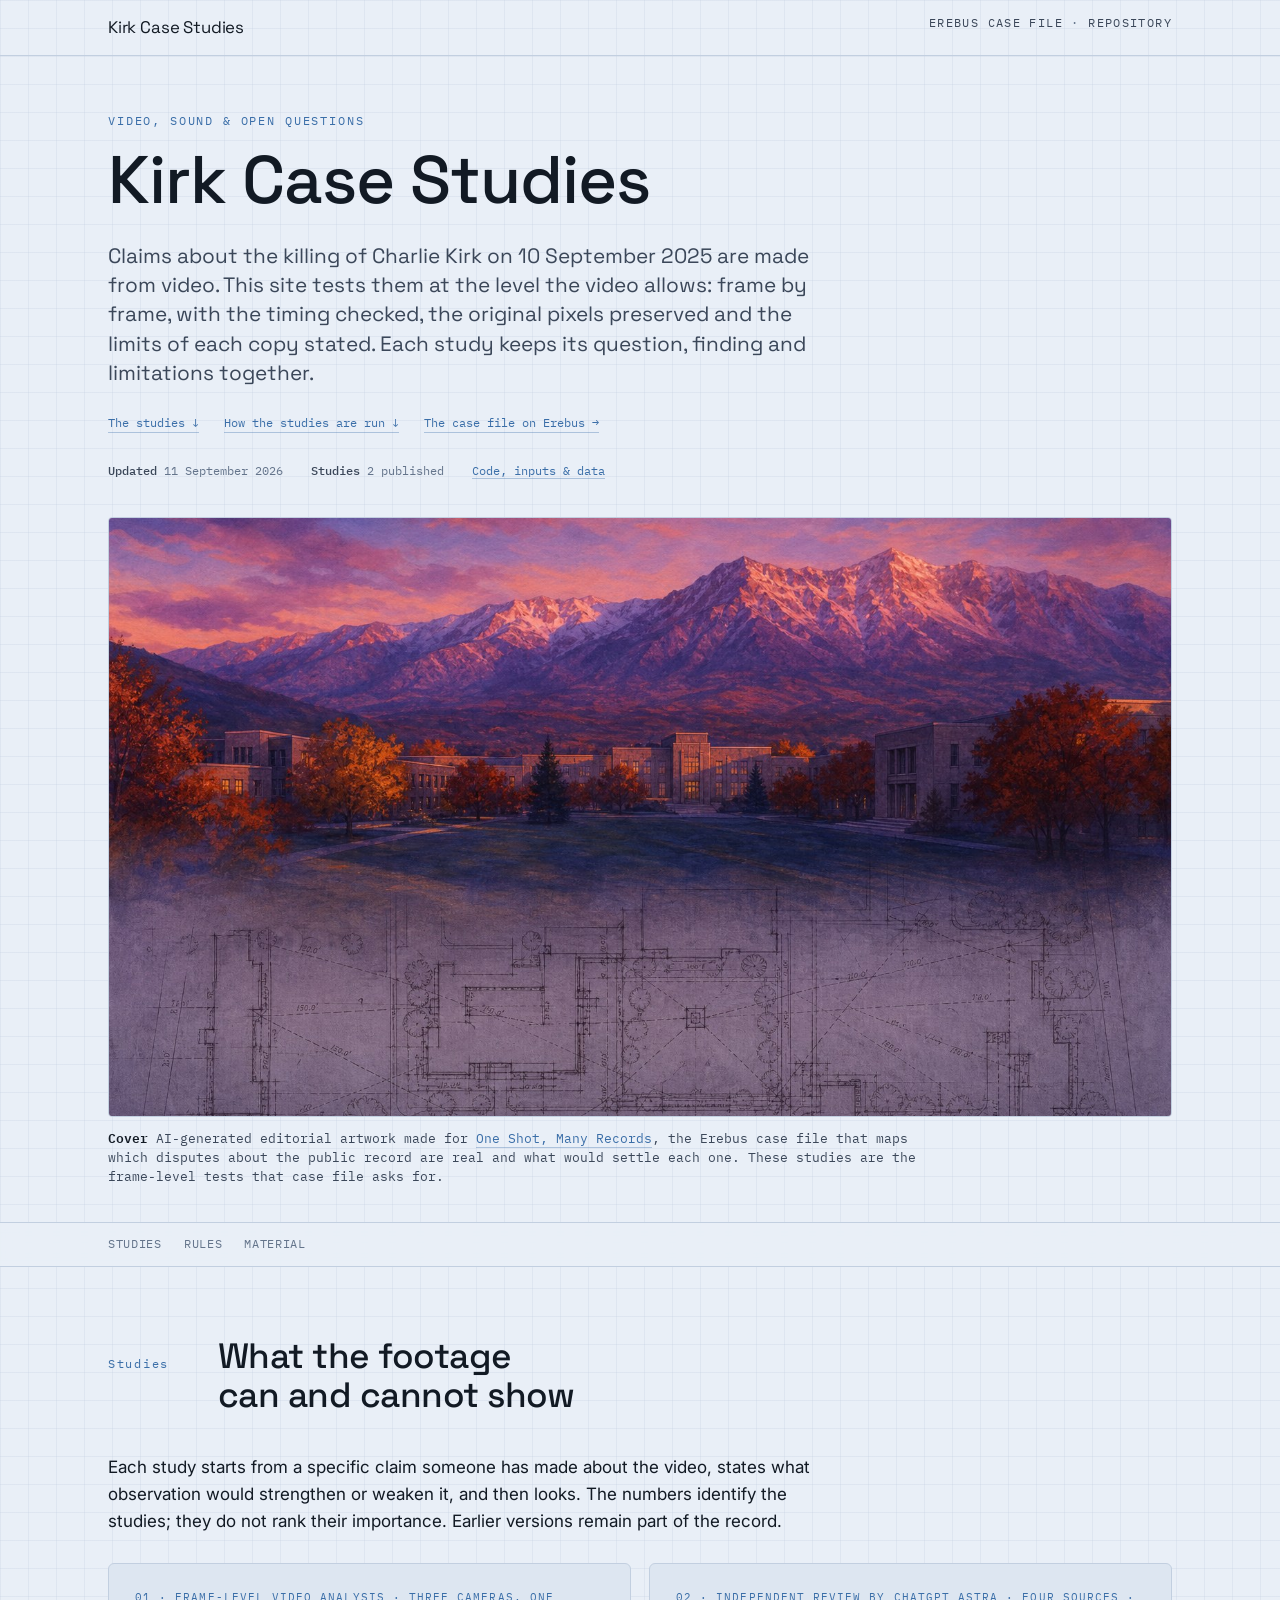
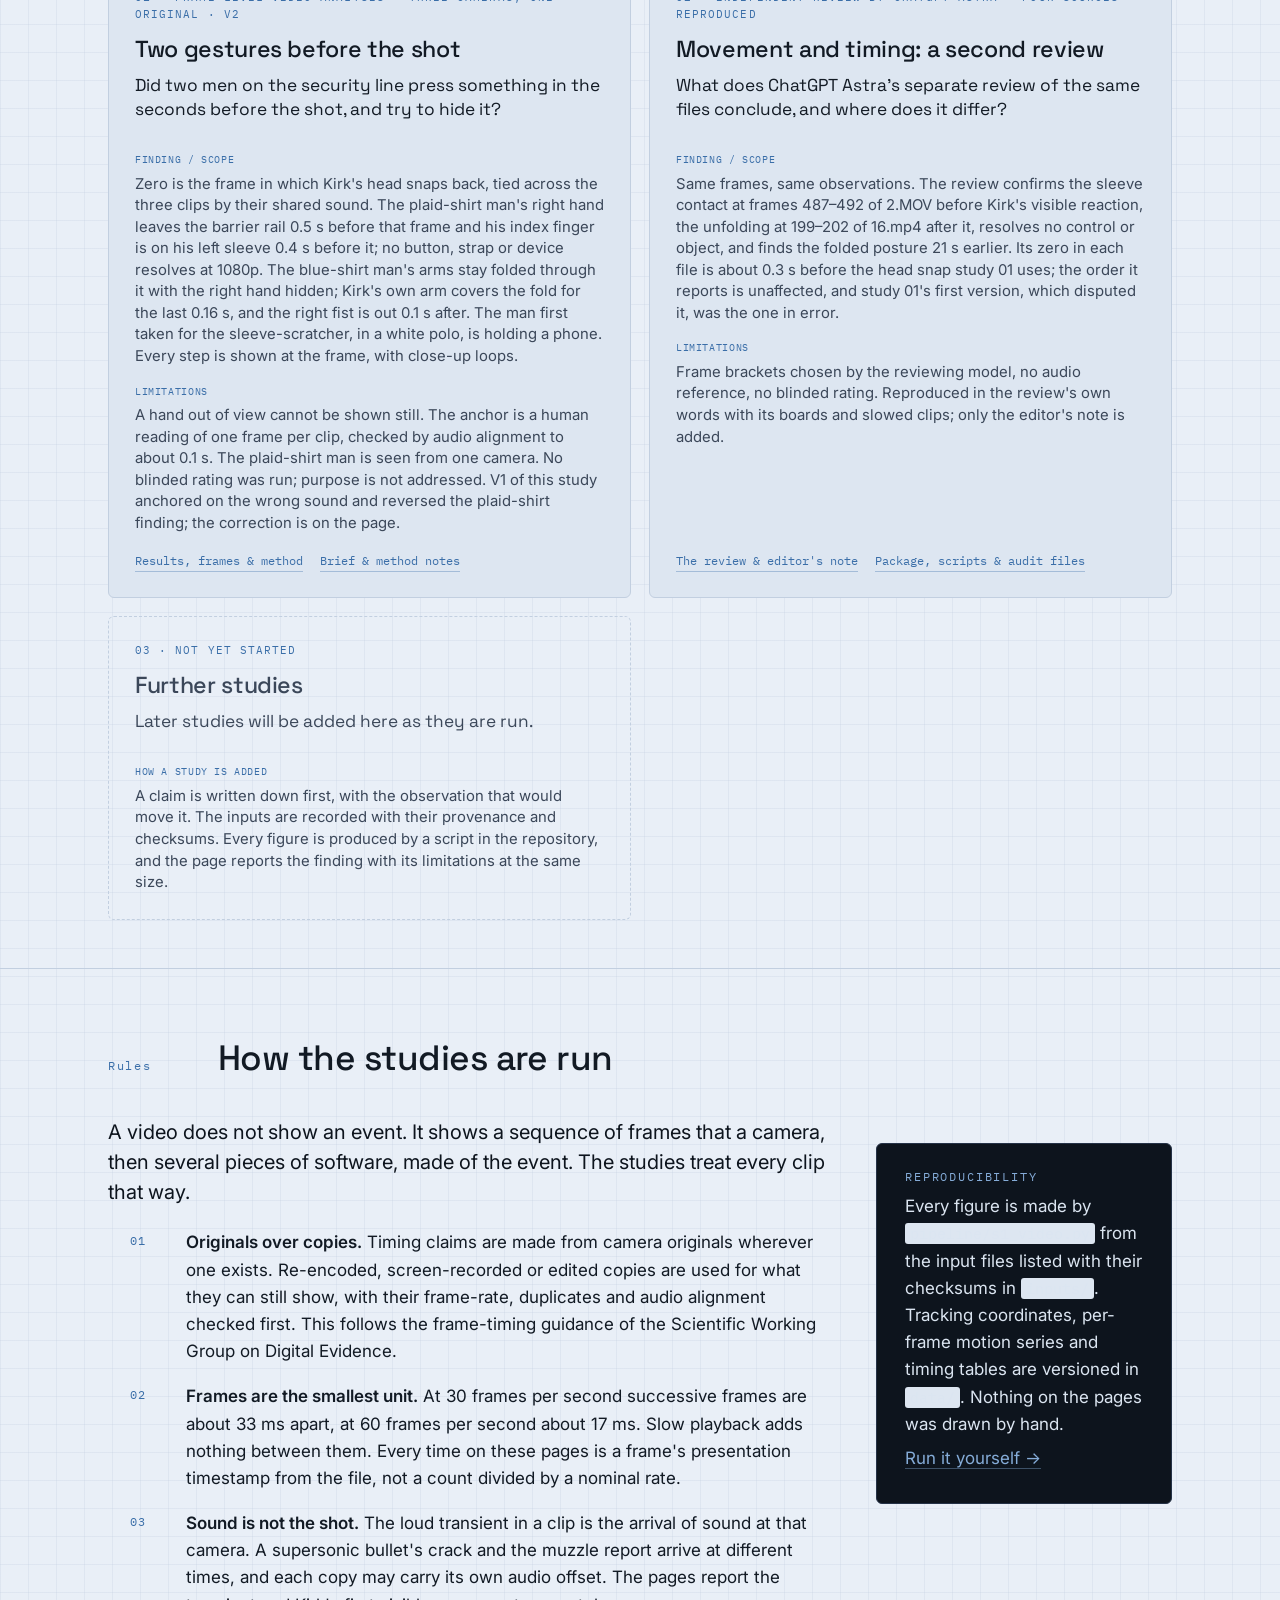
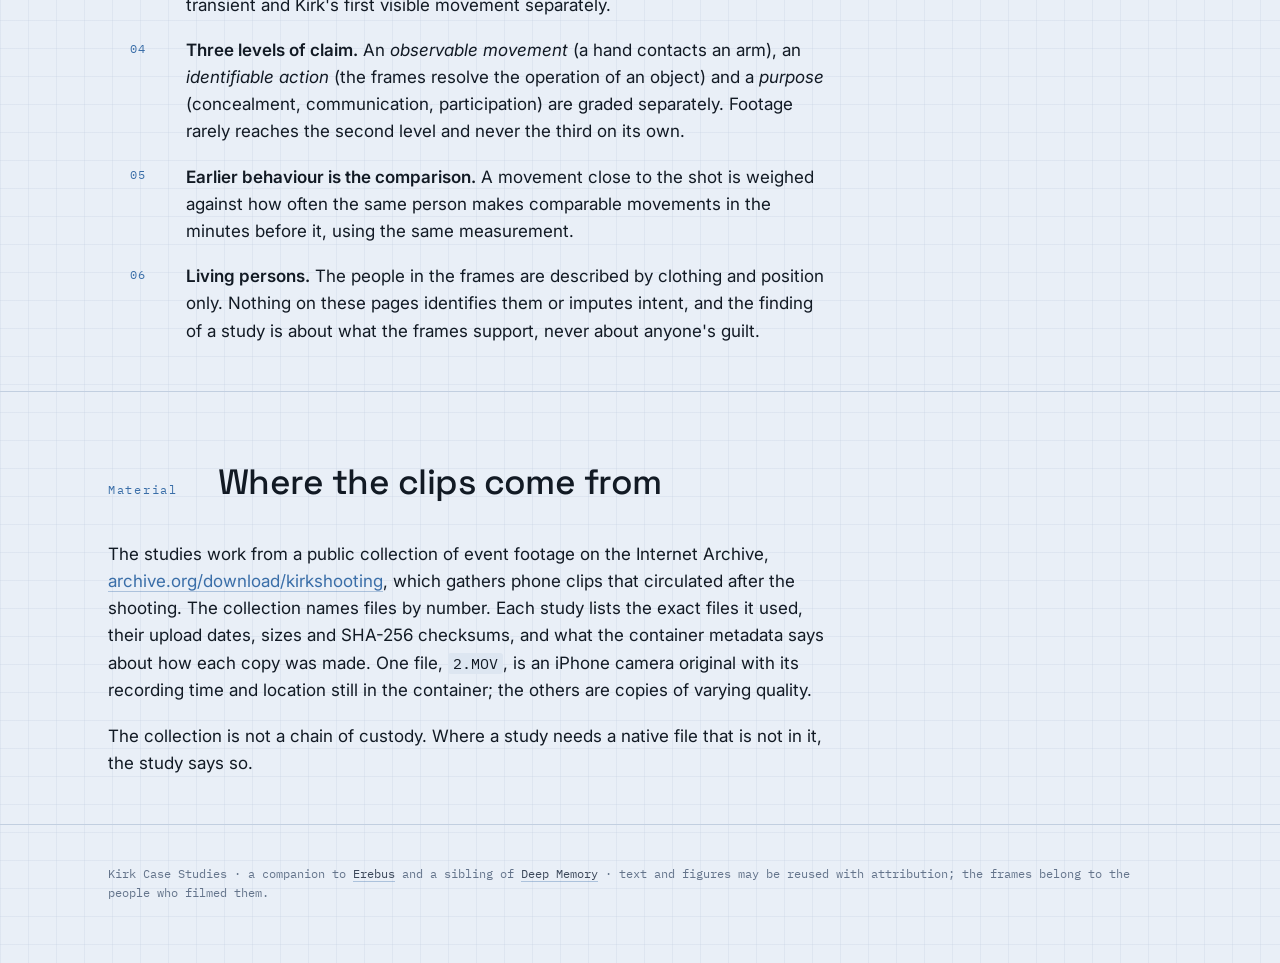
==== commit 0e6dcdc9: "Study 02: credit the review to ChatGPT Astra rather than calling it manual Co-Authored-By: Claude Fa" ====
--- a/docs/index.html
+++ b/docs/index.html
@@ -21,7 +21,7 @@
 </head>
 <body>
 <a class="skip-link" href="#main">Skip to content</a>
-<div class="sitebar"><div class="wrap"><a class="brand" href="./">Kirk Case Studies</a><span><a href="https://ejhong.github.io/erebus/cases/kirk-assassination/">Erebus case file</a> · <a href="https://github.com/ejhong/kirk">Repository</a></span></div></div>
+<div class="sitebar"><div class="wrap"><a class="brand" href="index.html">Kirk Case Studies</a><span><a href="https://ejhong.github.io/erebus/cases/kirk-assassination/">Erebus case file</a> · <a href="https://github.com/ejhong/kirk">Repository</a></span></div></div>
 <header class="masthead"><div class="wrap">
   <div class="eyebrow">Video, sound &amp; open questions</div>
   <h1 style="margin-top:14px">Kirk Case Studies</h1>
@@ -40,17 +40,17 @@
   <div class="collection-grid">
 <article class="investigation" aria-labelledby="study-gestures">
   <div class="eyebrow">01 · Frame-level video analysis · three cameras, one original · V2</div>
-  <h3 id="study-gestures"><a href="s1/">Two gestures before the shot</a></h3>
+  <h3 id="study-gestures"><a href="s1/index.html">Two gestures before the shot</a></h3>
   <p class="question">Did two men on the security line press something in the seconds before the shot, and try to hide it?</p>
   <dl><dt>Finding / scope</dt><dd>Zero is the frame in which Kirk&#x27;s head snaps back, tied across the three clips by their shared sound. The plaid-shirt man&#x27;s right hand leaves the barrier rail 0.5 s before that frame and his index finger is on his left sleeve 0.4 s before it; no button, strap or device resolves at 1080p. The blue-shirt man&#x27;s arms stay folded through it with the right hand hidden; Kirk&#x27;s own arm covers the fold for the last 0.16 s, and the right fist is out 0.1 s after. The man first taken for the sleeve-scratcher, in a white polo, is holding a phone. Every step is shown at the frame, with close-up loops.</dd><dt>Limitations</dt><dd>A hand out of view cannot be shown still. The anchor is a human reading of one frame per clip, checked by audio alignment to about 0.1 s. The plaid-shirt man is seen from one camera. No blinded rating was run; purpose is not addressed. V1 of this study anchored on the wrong sound and reversed the plaid-shirt finding; the correction is on the page.</dd></dl>
-  <div class="versions"><a href="s1/">Results, frames &amp; method</a> <a href="https://github.com/ejhong/kirk/tree/main/research/s1">Brief &amp; method notes</a></div>
+  <div class="versions"><a href="s1/index.html">Results, frames &amp; method</a> <a href="https://github.com/ejhong/kirk/tree/main/research/s1">Brief &amp; method notes</a></div>
 </article>
 <article class="investigation" aria-labelledby="study-second">
-  <div class="eyebrow">02 · Independent review · four sources · reproduced</div>
-  <h3 id="study-second"><a href="s2/">Movement and timing: a second review</a></h3>
-  <p class="question">What does a separate, manual review of the same files conclude, and where does it differ?</p>
-  <dl><dt>Finding / scope</dt><dd>Same frames, same observations. The review confirms the sleeve contact at frames 487–492 of 2.MOV before Kirk&#x27;s visible reaction, the unfolding at 199–202 of 16.mp4 after it, resolves no control or object, and finds the folded posture 21 s earlier. Its zero in each file is about 0.3 s before the head snap study 01 uses; the order it reports is unaffected, and study 01&#x27;s first version, which disputed it, was the one in error.</dd><dt>Limitations</dt><dd>Manual frame brackets, no audio reference, no blinded rating. Reproduced in the review&#x27;s own words with its boards and slowed clips; only the editor&#x27;s note is added.</dd></dl>
-  <div class="versions"><a href="s2/">The review &amp; editor&#x27;s note</a> <a href="https://github.com/ejhong/kirk/tree/main/research/s2/astra-package">Package, scripts &amp; audit files</a></div>
+  <div class="eyebrow">02 · Independent review by ChatGPT Astra · four sources · reproduced</div>
+  <h3 id="study-second"><a href="s2/index.html">Movement and timing: a second review</a></h3>
+  <p class="question">What does ChatGPT Astra&#x27;s separate review of the same files conclude, and where does it differ?</p>
+  <dl><dt>Finding / scope</dt><dd>Same frames, same observations. The review confirms the sleeve contact at frames 487–492 of 2.MOV before Kirk&#x27;s visible reaction, the unfolding at 199–202 of 16.mp4 after it, resolves no control or object, and finds the folded posture 21 s earlier. Its zero in each file is about 0.3 s before the head snap study 01 uses; the order it reports is unaffected, and study 01&#x27;s first version, which disputed it, was the one in error.</dd><dt>Limitations</dt><dd>Frame brackets chosen by the reviewing model, no audio reference, no blinded rating. Reproduced in the review&#x27;s own words with its boards and slowed clips; only the editor&#x27;s note is added.</dd></dl>
+  <div class="versions"><a href="s2/index.html">The review &amp; editor&#x27;s note</a> <a href="https://github.com/ejhong/kirk/tree/main/research/s2/astra-package">Package, scripts &amp; audit files</a></div>
 </article>
 <article class="investigation planned" aria-labelledby="study-next">
   <div class="eyebrow">03 · Not yet started</div>
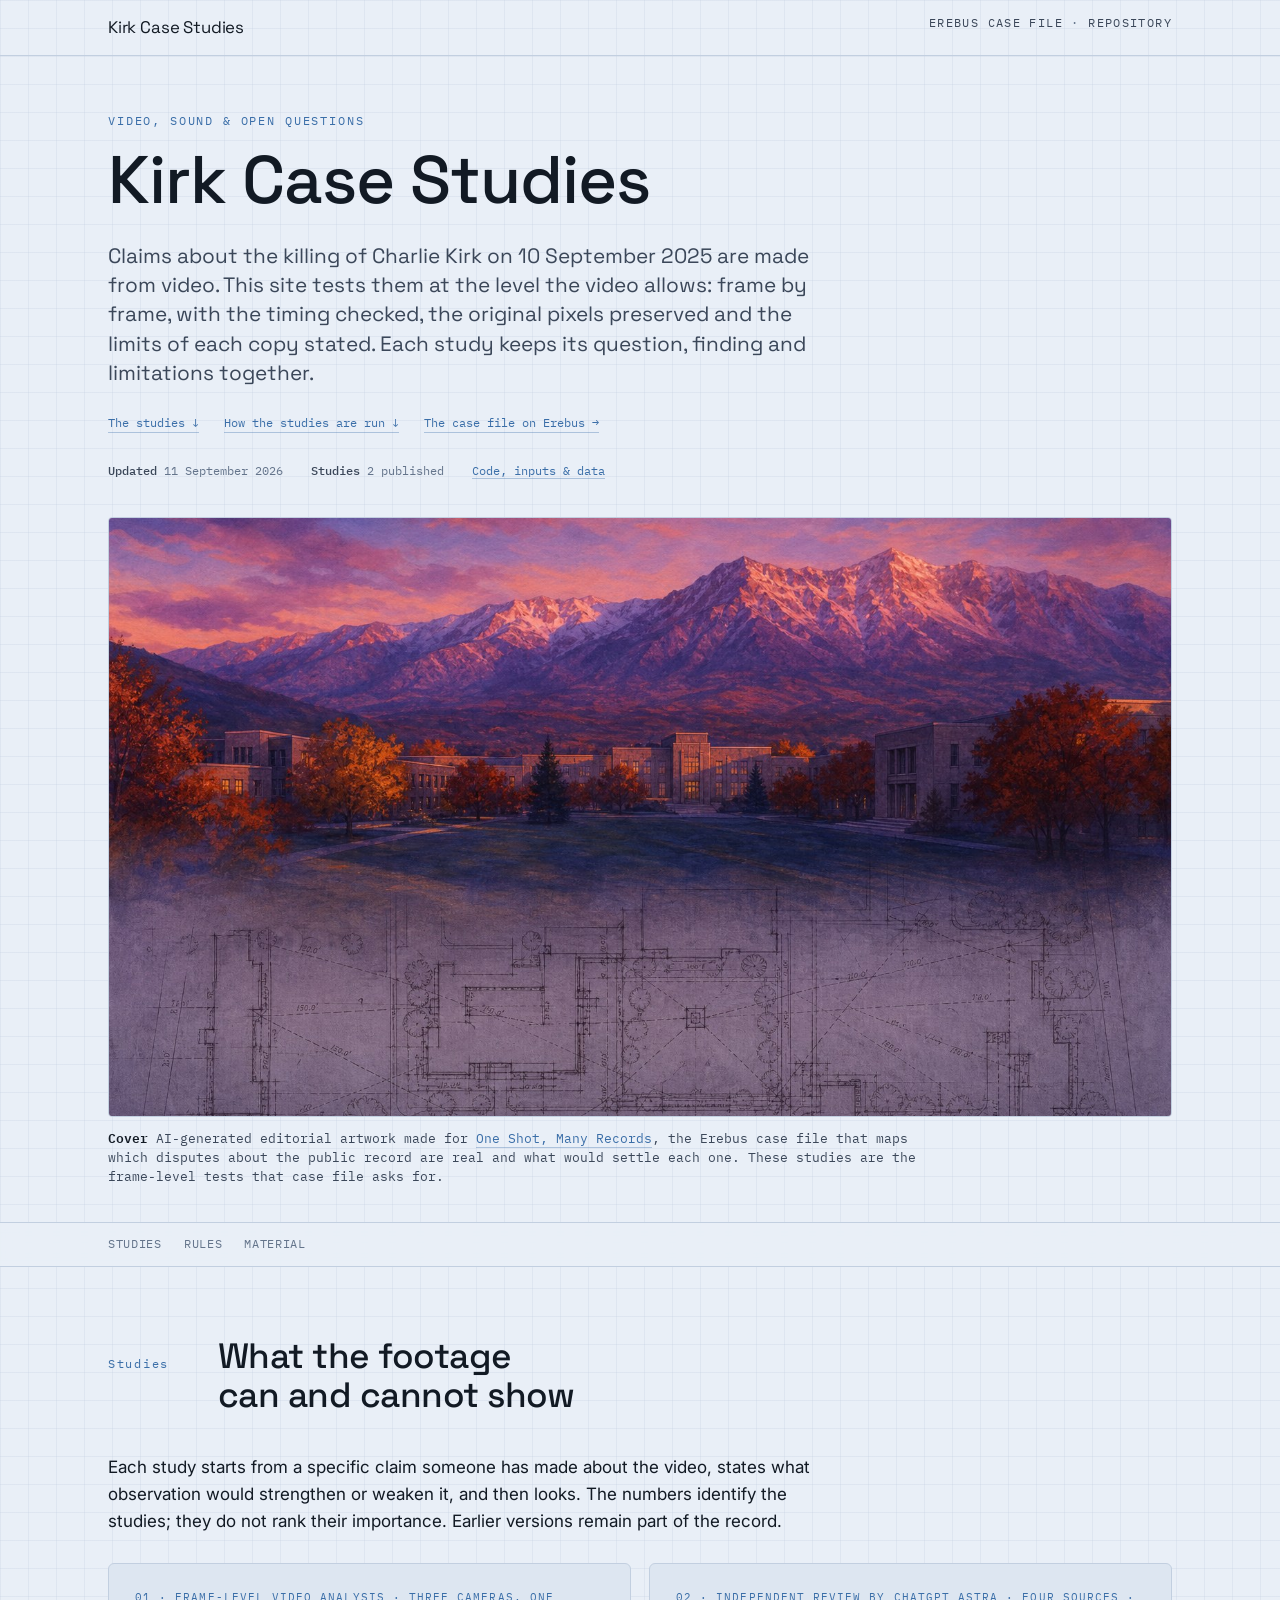
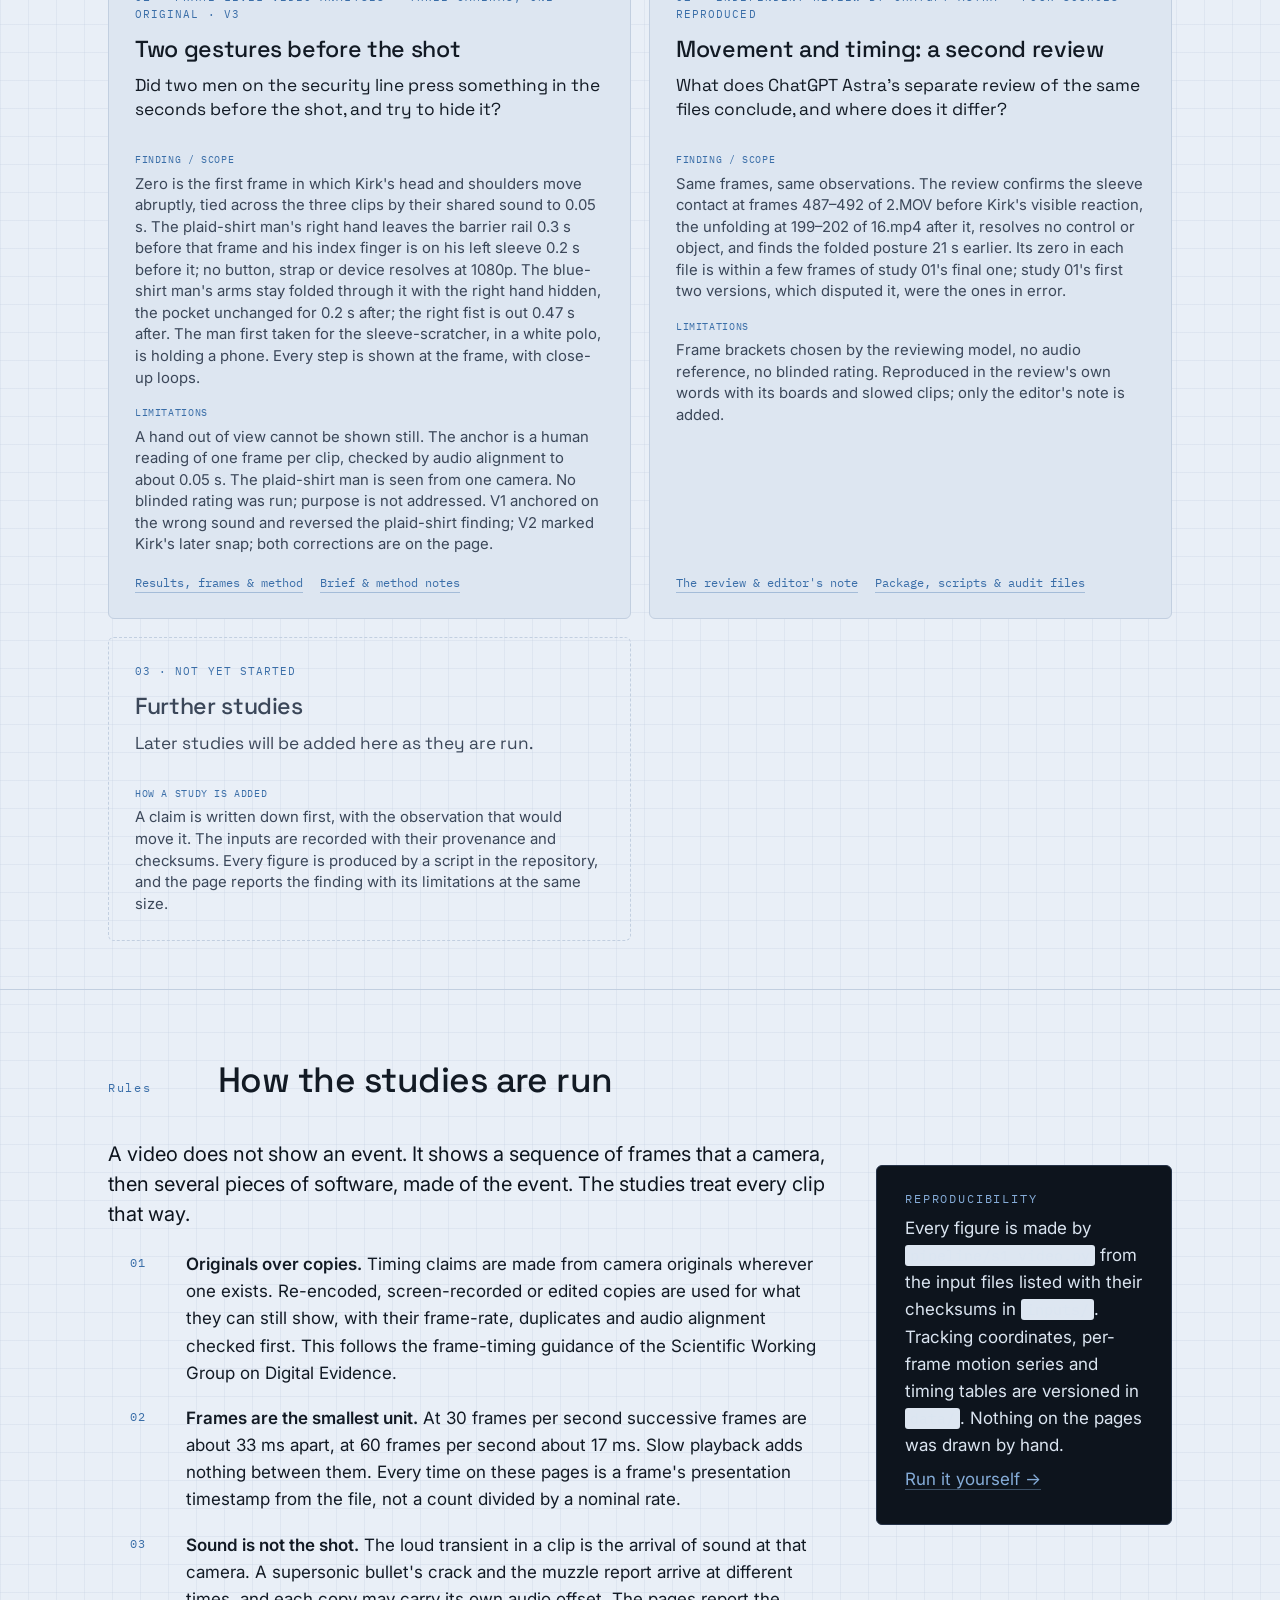
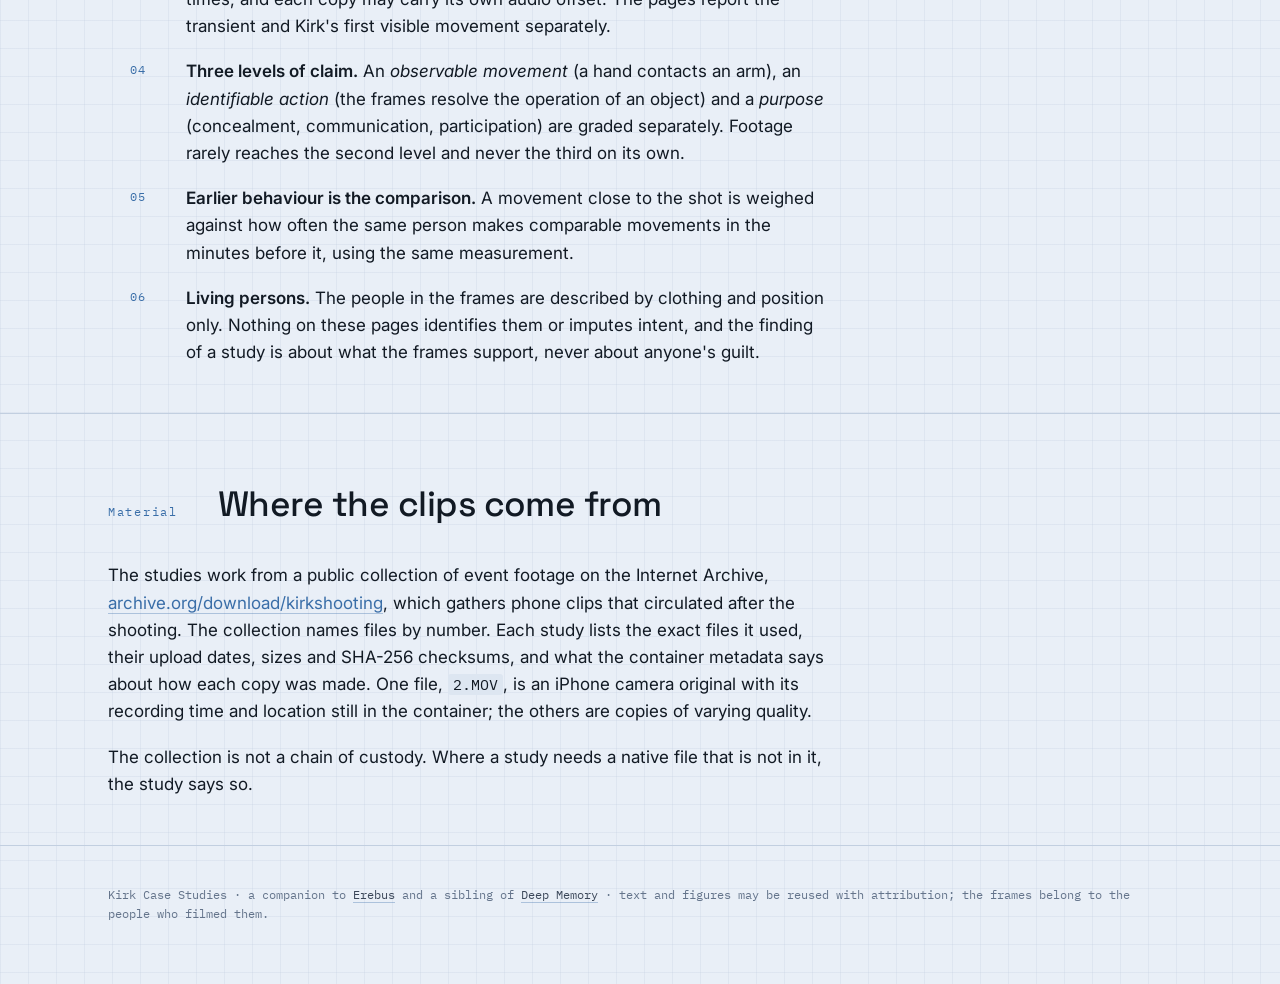
==== commit d82e2040: "Study 01 V3: zero is Kirk's first abrupt movement (2.MOV 508, 16.mp4 185, 7.mp4 759); three close-up" ====
--- a/docs/index.html
+++ b/docs/index.html
@@ -39,17 +39,17 @@
   <div class="prose"><p>Each study starts from a specific claim someone has made about the video, states what observation would strengthen or weaken it, and then looks. The numbers identify the studies; they do not rank their importance. Earlier versions remain part of the record.</p></div>
   <div class="collection-grid">
 <article class="investigation" aria-labelledby="study-gestures">
-  <div class="eyebrow">01 · Frame-level video analysis · three cameras, one original · V2</div>
+  <div class="eyebrow">01 · Frame-level video analysis · three cameras, one original · V3</div>
   <h3 id="study-gestures"><a href="s1/index.html">Two gestures before the shot</a></h3>
   <p class="question">Did two men on the security line press something in the seconds before the shot, and try to hide it?</p>
-  <dl><dt>Finding / scope</dt><dd>Zero is the frame in which Kirk&#x27;s head snaps back, tied across the three clips by their shared sound. The plaid-shirt man&#x27;s right hand leaves the barrier rail 0.5 s before that frame and his index finger is on his left sleeve 0.4 s before it; no button, strap or device resolves at 1080p. The blue-shirt man&#x27;s arms stay folded through it with the right hand hidden; Kirk&#x27;s own arm covers the fold for the last 0.16 s, and the right fist is out 0.1 s after. The man first taken for the sleeve-scratcher, in a white polo, is holding a phone. Every step is shown at the frame, with close-up loops.</dd><dt>Limitations</dt><dd>A hand out of view cannot be shown still. The anchor is a human reading of one frame per clip, checked by audio alignment to about 0.1 s. The plaid-shirt man is seen from one camera. No blinded rating was run; purpose is not addressed. V1 of this study anchored on the wrong sound and reversed the plaid-shirt finding; the correction is on the page.</dd></dl>
+  <dl><dt>Finding / scope</dt><dd>Zero is the first frame in which Kirk&#x27;s head and shoulders move abruptly, tied across the three clips by their shared sound to 0.05 s. The plaid-shirt man&#x27;s right hand leaves the barrier rail 0.3 s before that frame and his index finger is on his left sleeve 0.2 s before it; no button, strap or device resolves at 1080p. The blue-shirt man&#x27;s arms stay folded through it with the right hand hidden, the pocket unchanged for 0.2 s after; the right fist is out 0.47 s after. The man first taken for the sleeve-scratcher, in a white polo, is holding a phone. Every step is shown at the frame, with close-up loops.</dd><dt>Limitations</dt><dd>A hand out of view cannot be shown still. The anchor is a human reading of one frame per clip, checked by audio alignment to about 0.05 s. The plaid-shirt man is seen from one camera. No blinded rating was run; purpose is not addressed. V1 anchored on the wrong sound and reversed the plaid-shirt finding; V2 marked Kirk&#x27;s later snap; both corrections are on the page.</dd></dl>
   <div class="versions"><a href="s1/index.html">Results, frames &amp; method</a> <a href="https://github.com/ejhong/kirk/tree/main/research/s1">Brief &amp; method notes</a></div>
 </article>
 <article class="investigation" aria-labelledby="study-second">
   <div class="eyebrow">02 · Independent review by ChatGPT Astra · four sources · reproduced</div>
   <h3 id="study-second"><a href="s2/index.html">Movement and timing: a second review</a></h3>
   <p class="question">What does ChatGPT Astra&#x27;s separate review of the same files conclude, and where does it differ?</p>
-  <dl><dt>Finding / scope</dt><dd>Same frames, same observations. The review confirms the sleeve contact at frames 487–492 of 2.MOV before Kirk&#x27;s visible reaction, the unfolding at 199–202 of 16.mp4 after it, resolves no control or object, and finds the folded posture 21 s earlier. Its zero in each file is about 0.3 s before the head snap study 01 uses; the order it reports is unaffected, and study 01&#x27;s first version, which disputed it, was the one in error.</dd><dt>Limitations</dt><dd>Frame brackets chosen by the reviewing model, no audio reference, no blinded rating. Reproduced in the review&#x27;s own words with its boards and slowed clips; only the editor&#x27;s note is added.</dd></dl>
+  <dl><dt>Finding / scope</dt><dd>Same frames, same observations. The review confirms the sleeve contact at frames 487–492 of 2.MOV before Kirk&#x27;s visible reaction, the unfolding at 199–202 of 16.mp4 after it, resolves no control or object, and finds the folded posture 21 s earlier. Its zero in each file is within a few frames of study 01&#x27;s final one; study 01&#x27;s first two versions, which disputed it, were the ones in error.</dd><dt>Limitations</dt><dd>Frame brackets chosen by the reviewing model, no audio reference, no blinded rating. Reproduced in the review&#x27;s own words with its boards and slowed clips; only the editor&#x27;s note is added.</dd></dl>
   <div class="versions"><a href="s2/index.html">The review &amp; editor&#x27;s note</a> <a href="https://github.com/ejhong/kirk/tree/main/research/s2/astra-package">Package, scripts &amp; audit files</a></div>
 </article>
 <article class="investigation planned" aria-labelledby="study-next">
